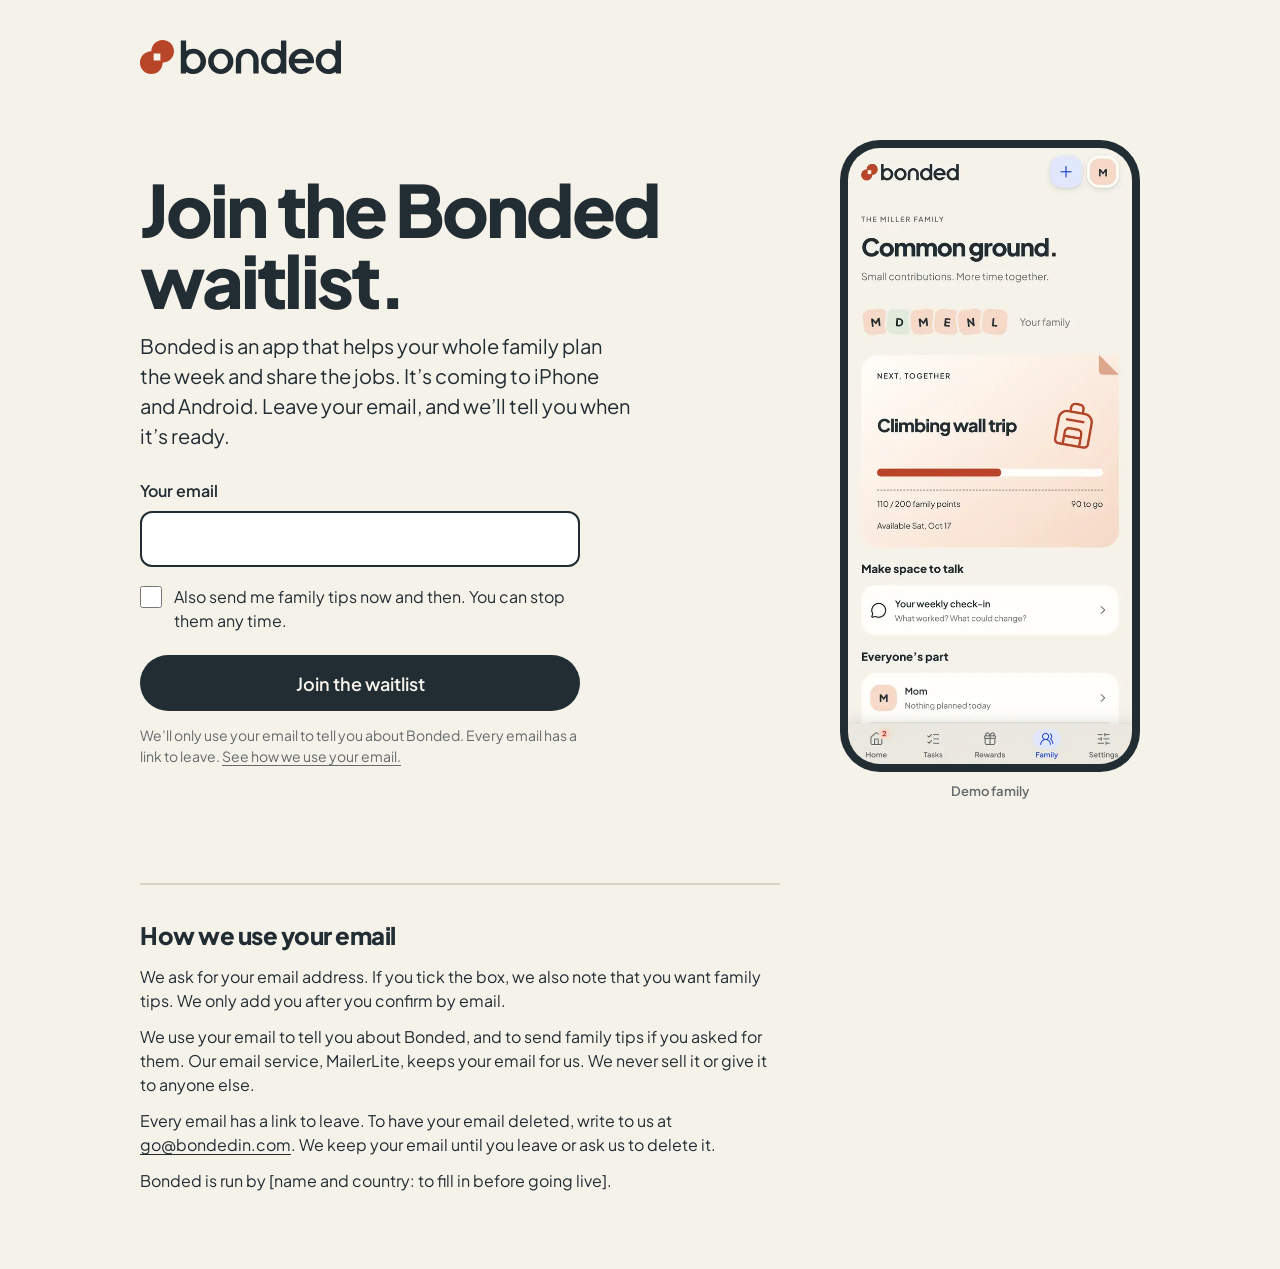
==== site/bondedin/index.html @ 87826495 "Add the bondedin.com waitlist page (static, MailerLite embedded form) One page in the Bonded look wi" ====
<!doctype html>
<html lang="en">
<head>
<meta charset="utf-8">
<meta name="viewport" content="width=device-width, initial-scale=1">
<title>Join the Bonded waitlist</title>
<meta name="description" content="Bonded is an app that helps your whole family plan the week and share the jobs. It's coming to iPhone and Android.">
<link rel="icon" href="img/favicon.svg" type="image/svg+xml">
<link rel="preload" href="fonts/jakarta-800.woff2" as="font" type="font/woff2" crossorigin>
<link rel="stylesheet" href="styles.css">
</head>
<body>
<div class="wrap">
  <header>
    <img class="logo" src="img/bonded-lockup.svg" alt="Bonded" width="201" height="34">
  </header>

  <main class="hero">
    <section>
      <h1>Join the Bonded waitlist.</h1>
      <p class="sub">Bonded is an app that helps your whole family plan the week and share the jobs. It’s coming to iPhone and Android. Leave your email, and we’ll tell you when it’s ready.</p>

      <!-- MailerLite embedded form 201591973507761668 (account 2698911). Field names match the form's HTML embed code. -->
      <form id="waitlist" action="https://assets.mailerlite.com/jsonp/2698911/forms/201591973507761668/subscribe" method="post" novalidate>
        <label class="field" for="email">Your email</label>
        <input id="email" type="email" name="fields[email]" autocomplete="email" inputmode="email" required>

        <label class="check">
          <input type="checkbox" name="groups[]" value="201589773903594738">
          <span>Also send me family tips now and then. You can stop them any time.</span>
        </label>

        <input type="hidden" name="fields[utm_source]">
        <input type="hidden" name="fields[utm_medium]">
        <input type="hidden" name="fields[utm_campaign]">
        <input type="hidden" name="fields[utm_content]">
        <input type="hidden" name="ml-submit" value="1">
        <input type="hidden" name="anticsrf" value="true">

        <button type="submit">Join the waitlist</button>
        <p class="error" id="error" role="alert" hidden>That didn’t work. Please check your email address and try again.</p>
        <p class="small">We’ll only use your email to tell you about Bonded. Every email has a link to leave. <a href="#privacy">See how we use your email.</a></p>
      </form>

      <div class="done" id="done" role="status" tabindex="-1" hidden>
        <h2>Almost done.</h2>
        <p>Check your email and tap the button to confirm. If you can’t find it, look in your spam or promotions folder.</p>
      </div>
    </section>

    <figure class="phone">
      <div class="frame">
        <img src="img/family-screen.webp" width="560" height="1214" alt="The Family screen of the Bonded app, showing the demo family">
      </div>
      <figcaption>Demo family</figcaption>
    </figure>
  </main>

  <section class="privacy" id="privacy">
    <h2>How we use your email</h2>
    <p>We ask for your email address. If you tick the box, we also note that you want family tips. We only add you after you confirm by email.</p>
    <p>We use your email to tell you about Bonded, and to send family tips if you asked for them. Our email service, MailerLite, keeps your email for us. We never sell it or give it to anyone else.</p>
    <p>Every email has a link to leave. To have your email deleted, write to us at <a href="mailto:go@bondedin.com">go@bondedin.com</a>. We keep your email until you leave or ask us to delete it.</p>
    <p>Bonded is run by [name and country: to fill in before going live].</p>
  </section>
</div>

<script>
(() => {
  const form = document.getElementById('waitlist');
  const email = document.getElementById('email');
  const error = document.getElementById('error');
  const done = document.getElementById('done');
  const button = form.querySelector('button');

  // Keep where the visitor came from (ManyChat DM, bio, Facebook): ops/waitlist-mailerlite-setup.md
  const params = new URLSearchParams(location.search);
  for (const key of ['utm_source', 'utm_medium', 'utm_campaign', 'utm_content']) {
    const value = params.get(key);
    if (value) form.elements[`fields[${key}]`].value = value.slice(0, 100);
  }

  const fail = () => { error.hidden = false; button.disabled = false; };

  form.addEventListener('submit', async (event) => {
    event.preventDefault();
    error.hidden = true;
    if (!email.checkValidity() || !email.value.trim()) { fail(); email.focus(); return; }
    button.disabled = true;
    try {
      const response = await fetch(form.action, { method: 'POST', body: new FormData(form), headers: { Accept: 'application/json' } });
      const data = await response.json().catch(() => ({}));
      if (!response.ok || data.success === false) return fail();
      form.hidden = true;
      done.hidden = false;
      done.focus?.();
    } catch {
      fail();
    }
  });
})();
</script>
</body>
</html>
---- site/bondedin/styles.css ----
/* bondedin.com waitlist page. Tokens from design/brand-reconciliation.md (D-2026-10-09-1). */
@font-face { font-family: 'Plus Jakarta Sans'; src: url(fonts/jakarta-400.woff2) format("woff2"); font-weight: 400; font-display: swap; }
@font-face { font-family: 'Plus Jakarta Sans'; src: url(fonts/jakarta-600.woff2) format("woff2"); font-weight: 600; font-display: swap; }
@font-face { font-family: 'Plus Jakarta Sans'; src: url(fonts/jakarta-800.woff2) format("woff2"); font-weight: 800; font-display: swap; }

:root {
  --paper: #F5F2EA;
  --ink: #222D33;
  --muted: #646A6B;
  --line: #D9D4C7;
  --error: #8F2F1A; /* Hearth darkened for text: 7.25:1 on Paper */
}

* { box-sizing: border-box; }
html { -webkit-text-size-adjust: 100%; }
body {
  margin: 0;
  background: var(--paper);
  color: var(--ink);
  font: 400 18px/1.5 'Plus Jakarta Sans', system-ui, sans-serif;
}
a { color: var(--ink); text-underline-offset: 3px; }
a:focus-visible, button:focus-visible, input:focus-visible { outline: 3px solid var(--ink); outline-offset: 3px; }

.wrap { max-width: 1080px; margin: 0 auto; padding: 24px 20px 48px; }
header { padding-bottom: 28px; }
.logo { display: block; height: 34px; width: auto; }

.hero { display: grid; gap: 40px; align-items: center; }
h1 {
  margin: 0 0 16px;
  font-weight: 800;
  font-size: clamp(40px, 9vw, 72px);
  line-height: 0.98;
  letter-spacing: -0.04em;
  text-wrap: balance;
}
.sub { margin: 0 0 28px; font-size: 20px; max-width: 34ch; text-wrap: pretty; }

form { max-width: 440px; }
label.field { display: block; font-weight: 600; font-size: 16px; margin-bottom: 8px; }
input[type=email] {
  width: 100%;
  height: 56px;
  padding: 0 16px;
  border: 2px solid var(--ink);
  border-radius: 12px;
  background: #fff;
  color: var(--ink);
  font: inherit;
}
.check { display: flex; gap: 12px; align-items: flex-start; margin: 18px 0 22px; font-size: 16px; cursor: pointer; }
.check input { width: 22px; height: 22px; margin: 1px 0 0; accent-color: var(--ink); flex: none; }
button {
  width: 100%;
  height: 56px;
  border: 0;
  border-radius: 999px;
  background: var(--ink);
  color: var(--paper);
  font: 600 18px 'Plus Jakarta Sans', system-ui, sans-serif;
  cursor: pointer;
}
button[disabled] { opacity: 0.6; cursor: progress; }
.small { margin: 14px 0 0; font-size: 14px; color: var(--muted); max-width: 44ch; }
.small a { color: var(--muted); }
.error { margin: 12px 0 0; font-size: 16px; font-weight: 600; color: var(--error); }

.done { max-width: 440px; padding: 24px; border: 2px solid var(--ink); border-radius: 16px; }
.done h2 { margin: 0 0 8px; font-size: 28px; font-weight: 800; letter-spacing: -0.02em; }
.done p { margin: 0; }

.phone { justify-self: center; text-align: center; }
.phone .frame {
  width: 240px;
  padding: 8px;
  background: var(--ink);
  border-radius: 40px;
}
.phone img { display: block; width: 100%; height: auto; border-radius: 32px; }
.phone figcaption { margin-top: 10px; font-size: 13px; font-weight: 600; color: var(--muted); }

.privacy { margin-top: 64px; padding-top: 32px; border-top: 2px solid var(--line); max-width: 640px; }
.privacy h2 { margin: 0 0 12px; font-size: 24px; font-weight: 800; letter-spacing: -0.02em; }
.privacy p { margin: 0 0 12px; font-size: 16px; }

[hidden] { display: none !important; }

@media (min-width: 860px) {
  .wrap { padding: 40px 40px 64px; }
  header { padding-bottom: 48px; }
  .hero { grid-template-columns: 1fr 300px; gap: 64px; }
  .phone .frame { width: 300px; }
}
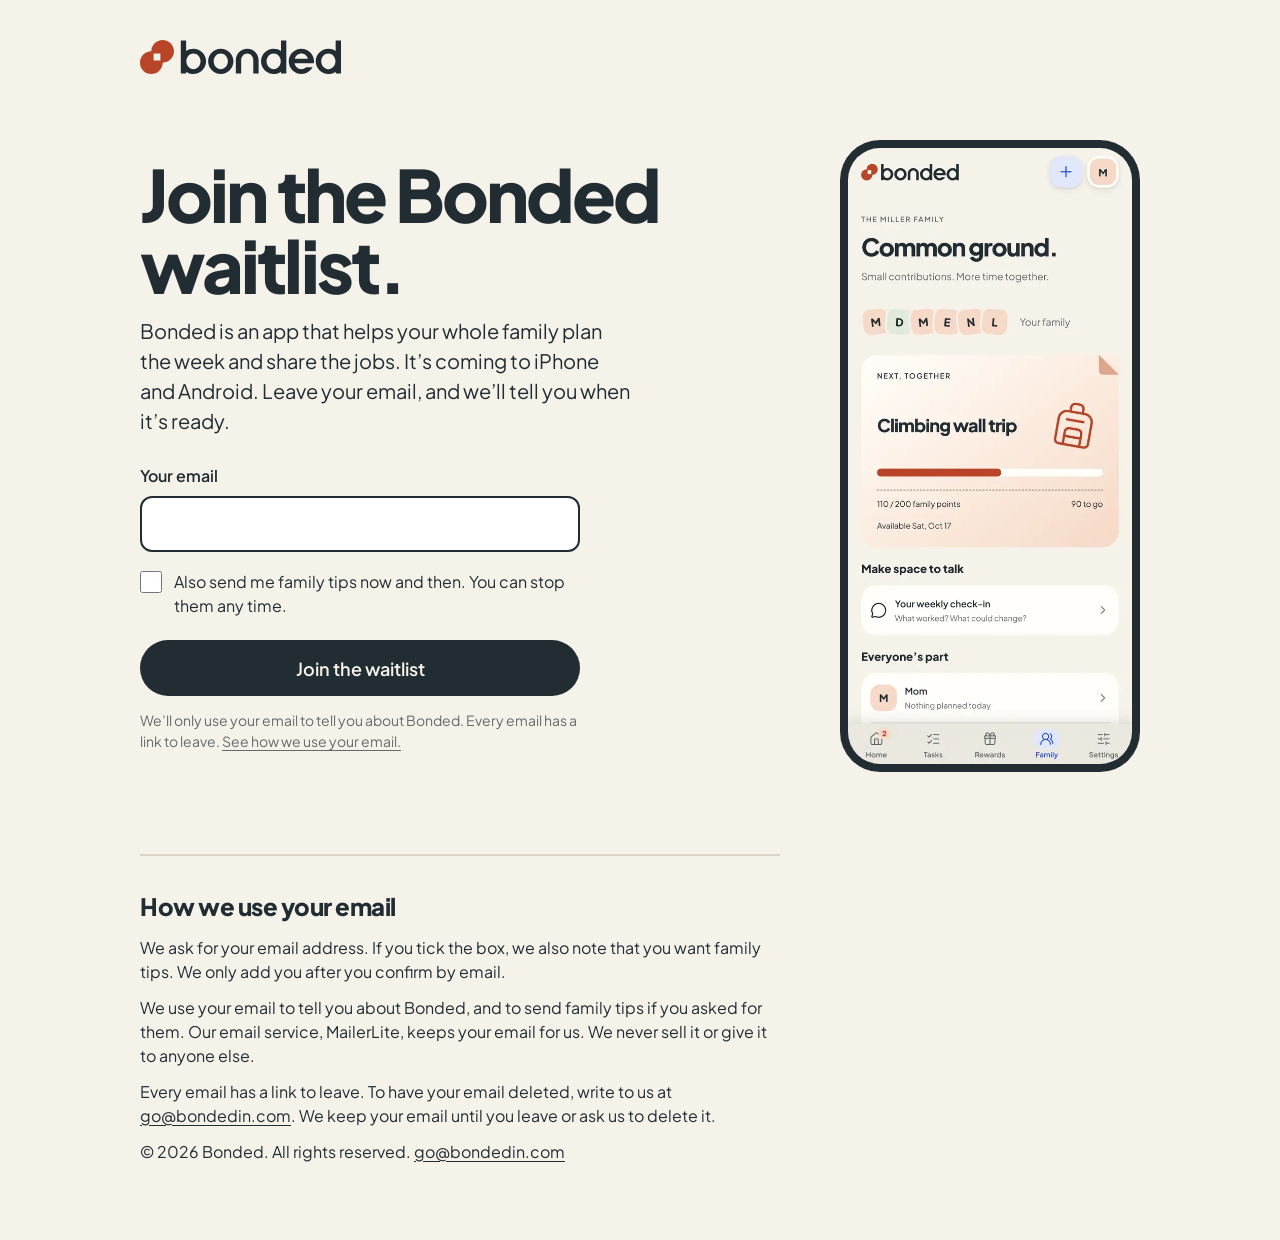
==== commit d6ce8747: "Waitlist page: owner's footer line, no "Demo family" label "© 2026 Bonded. All rights reserved. go@b" ====
--- a/site/bondedin/index.html
+++ b/site/bondedin/index.html
@@ -50,9 +50,8 @@
 
     <figure class="phone">
       <div class="frame">
-        <img src="img/family-screen.webp" width="560" height="1214" alt="The Family screen of the Bonded app, showing the demo family">
+        <img src="img/family-screen.webp" width="560" height="1214" alt="The Family screen of the Bonded app">
       </div>
-      <figcaption>Demo family</figcaption>
     </figure>
   </main>
 
@@ -61,7 +60,7 @@
     <p>We ask for your email address. If you tick the box, we also note that you want family tips. We only add you after you confirm by email.</p>
     <p>We use your email to tell you about Bonded, and to send family tips if you asked for them. Our email service, MailerLite, keeps your email for us. We never sell it or give it to anyone else.</p>
     <p>Every email has a link to leave. To have your email deleted, write to us at <a href="mailto:go@bondedin.com">go@bondedin.com</a>. We keep your email until you leave or ask us to delete it.</p>
-    <p>Bonded is run by [name and country: to fill in before going live].</p>
+    <p>© 2026 Bonded. All rights reserved. <a href="mailto:go@bondedin.com">go@bondedin.com</a></p>
   </section>
 </div>
 
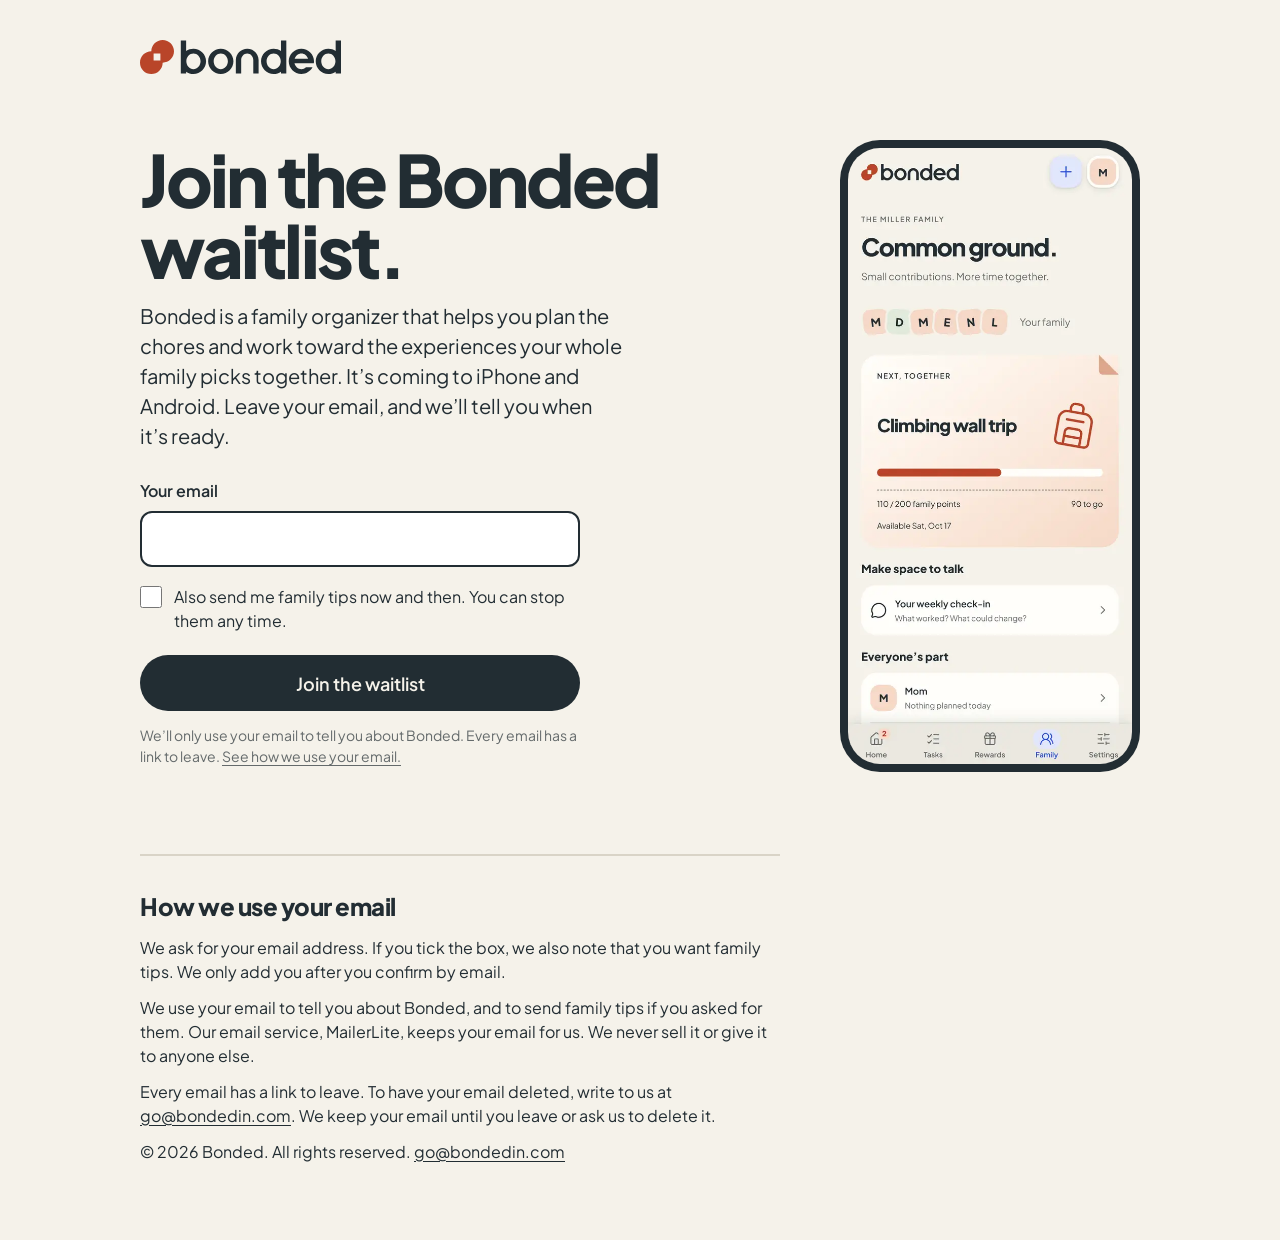
==== commit 5da1fc86: "Waitlist page: "a family organizer" line chosen by the owner (D-2026-10-17-9) The page sub and meta " ====
--- a/site/bondedin/index.html
+++ b/site/bondedin/index.html
@@ -4,7 +4,7 @@
 <meta charset="utf-8">
 <meta name="viewport" content="width=device-width, initial-scale=1">
 <title>Join the Bonded waitlist</title>
-<meta name="description" content="Bonded is an app that helps your whole family plan the week and share the jobs. It's coming to iPhone and Android.">
+<meta name="description" content="Bonded is a family organizer that helps you plan the chores and work toward the experiences your whole family picks together. It's coming to iPhone and Android.">
 <link rel="icon" href="img/favicon.svg" type="image/svg+xml">
 <link rel="preload" href="fonts/jakarta-800.woff2" as="font" type="font/woff2" crossorigin>
 <link rel="stylesheet" href="styles.css">
@@ -18,7 +18,7 @@
   <main class="hero">
     <section>
       <h1>Join the Bonded waitlist.</h1>
-      <p class="sub">Bonded is an app that helps your whole family plan the week and share the jobs. It’s coming to iPhone and Android. Leave your email, and we’ll tell you when it’s ready.</p>
+      <p class="sub">Bonded is a family organizer that helps you plan the chores and work toward the experiences your whole family picks together. It’s coming to iPhone and Android. Leave your email, and we’ll tell you when it’s ready.</p>
 
       <!-- MailerLite embedded form 201591973507761668 (account 2698911). Field names match the form's HTML embed code. -->
       <form id="waitlist" action="https://assets.mailerlite.com/jsonp/2698911/forms/201591973507761668/subscribe" method="post" novalidate>
